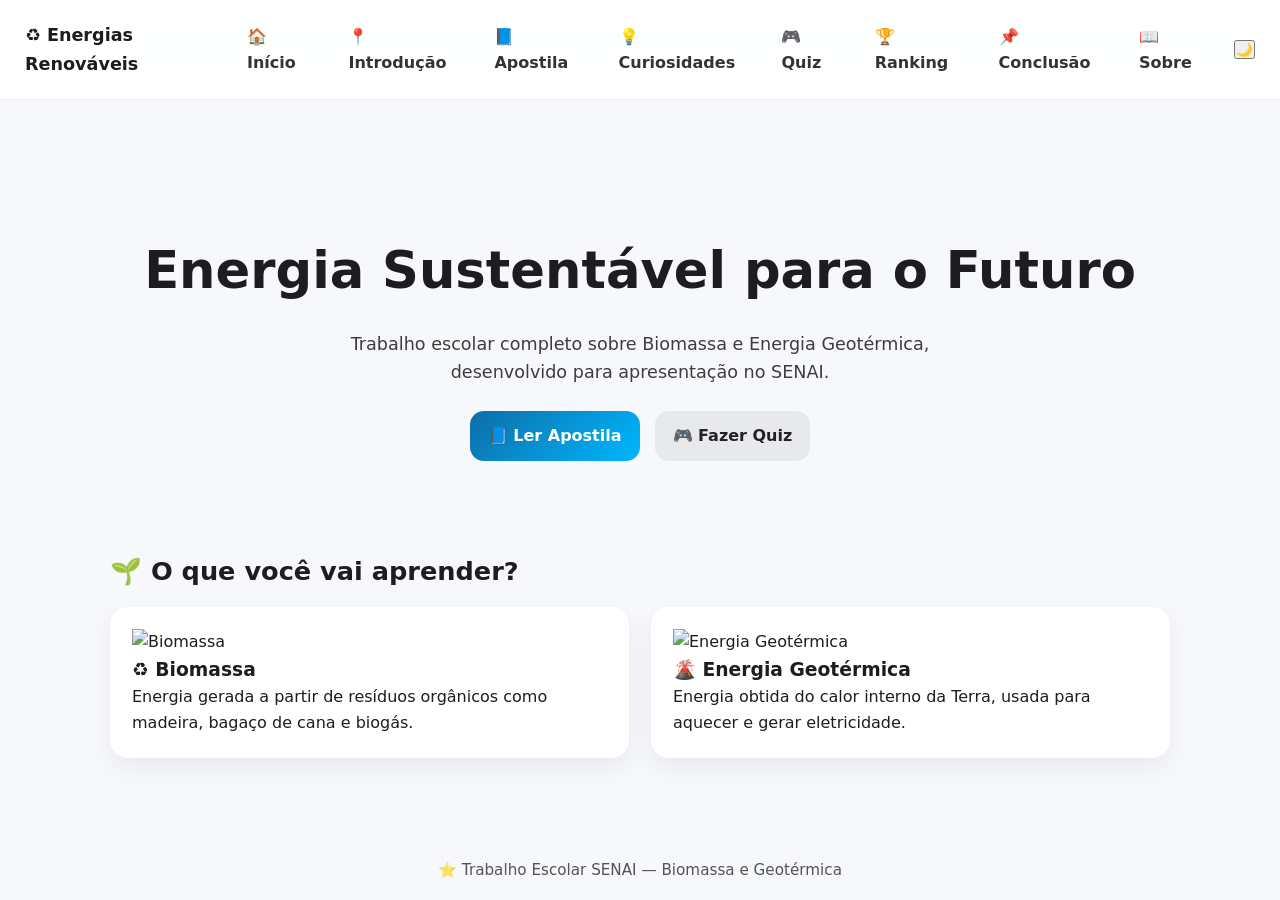
==== index.html @ 8b4dd4bb "Initial commit" ====
<!DOCTYPE html>
<html lang="pt-br">
<head>
  <meta charset="UTF-8">
  <meta name="viewport" content="width=device-width, initial-scale=1.0">

  <title>Energias Renováveis | Biomassa e Geotérmica</title>
  <meta name="description" content="Projeto escolar sobre Biomassa e Energia Geotérmica. Trabalho completo SENAI.">

  <link rel="stylesheet" href="style.css">
</head>

<body class="page">

<header class="topbar">
  <h2>♻️ Energias Renováveis</h2>

  <nav id="menu">
    <a href="index.html">🏠 Início</a>
    <a href="introducao.html">📍 Introdução</a>
    <a href="apostila.html">📘 Apostila</a>
    <a href="curiosidades.html">💡 Curiosidades</a>
    <a href="quiz.html">🎮 Quiz</a>
    <a href="ranking.html">🏆 Ranking</a>
    <a href="conclusao.html">📌 Conclusão</a>
    <a href="sobre.html">📖 Sobre</a>
    <button id="themeBtn">🌙</button>
  </nav>

  <button id="mobileBtn">☰</button>
</header>

<main class="main">

<section class="hero fade-up">
  <h1>Energia Sustentável para o Futuro</h1>
  <p>
    Trabalho escolar completo sobre Biomassa e Energia Geotérmica,
    desenvolvido para apresentação no SENAI.
  </p>

  <div class="heroBtns">
    <a class="btn primary" href="apostila.html">📘 Ler Apostila</a>
    <a class="btn secondary" href="quiz.html">🎮 Fazer Quiz</a>
  </div>
</section>

<section class="content fade-up">
  <h2>🌱 O que você vai aprender?</h2>

  <div class="cards">

    <div class="card">
      <img src="" alt="Biomassa">
      <h3>♻️ Biomassa</h3>
      <p>
        Energia gerada a partir de resíduos orgânicos como madeira,
        bagaço de cana e biogás.
      </p>
    </div>

    <div class="card">
      <img src="" alt="Energia Geotérmica">
      <h3>🌋 Energia Geotérmica</h3>
      <p>
        Energia obtida do calor interno da Terra,
        usada para aquecer e gerar eletricidade.
      </p>
    </div>

  </div>
</section>

</main>

<footer class="footer">
  ⭐ Trabalho Escolar SENAI — Biomassa e Geotérmica
</footer>

<script src="script.js"></script>
</body>
</html>
---- style.css ----
* {
  margin: 0;
  padding: 0;
  box-sizing: border-box;
}

html {
  scroll-behavior: smooth;
}

body {
  font-family: "Inter", system-ui, sans-serif;
  background: #f6f8fc;
  color: #1d1d1f;
  line-height: 1.6;
  transition: background 0.3s, color 0.3s;
}

img {
  max-width: 100%;
  display: block;
}

a {
  text-decoration: none;
}

.page {
  min-height: 100vh;
  display: flex;
  flex-direction: column;
}

.main {
  flex: 1;
  width: 100%;
  max-width: 1100px;
  margin: auto;
  padding: 40px 20px;
}

/* TOPBAR */
.topbar {
  position: sticky;
  top: 0;
  z-index: 99;
  background: rgba(255, 255, 255, 0.9);
  backdrop-filter: blur(12px);

  display: flex;
  justify-content: space-between;
  align-items: center;

  padding: 16px 25px;
  border-bottom: 1px solid rgba(0,0,0,0.06);
}

.topbar h2 {
  font-size: 1.1rem;
  font-weight: 700;
}

/* MENU */
nav {
  display: flex;
  gap: 14px;
  align-items: center;
}

nav a {
  font-weight: 600;
  color: #333;
  padding: 8px 10px;
  border-radius: 10px;
  transition: 0.2s;
}

nav a:hover {
  background: rgba(13,110,168,0.12);
  color: #0d6ea8;
}

/* MOBILE */
#mobileBtn {
  display: none;
  font-size: 1.4rem;
  background: none;
  border: none;
  cursor: pointer;
}

#menu.active {
  display: flex;
  flex-direction: column;
  position: absolute;
  top: 65px;
  right: 15px;
  background: white;
  padding: 15px;
  border-radius: 16px;
  box-shadow: 0 15px 35px rgba(0,0,0,0.15);
}

/* BUTTONS */
.btn {
  padding: 12px 18px;
  border-radius: 14px;
  border: none;
  font-weight: 700;
  cursor: pointer;
  transition: 0.25s;
  display: inline-block;
}

.primary {
  background: linear-gradient(135deg, #0d6ea8, #00b7ff);
  color: white;
}

.primary:hover {
  transform: translateY(-2px);
  opacity: 0.95;
}

.secondary {
  background: rgba(0,0,0,0.06);
  color: #222;
}

.secondary:hover {
  background: rgba(0,0,0,0.12);
}

.danger {
  background: #e74c3c;
  color: white;
}

/* HERO */
.hero {
  text-align: center;
  padding: 90px 20px;
}

.hero h1 {
  font-size: clamp(2rem, 5vw, 3.2rem);
  font-weight: 800;
}

.hero p {
  max-width: 650px;
  margin: 18px auto;
  font-size: 1.1rem;
  opacity: 0.85;
}

.heroBtns {
  margin-top: 25px;
  display: flex;
  justify-content: center;
  gap: 15px;
  flex-wrap: wrap;
}

/* CARDS */
.content h1 {
  font-size: 2rem;
  margin-bottom: 20px;
}

.content h2 {
  font-size: 1.6rem;
  margin-bottom: 15px;
}

.cards {
  display: grid;
  grid-template-columns: repeat(auto-fit, minmax(260px, 1fr));
  gap: 22px;
}

.card {
  background: white;
  border-radius: 18px;
  padding: 22px;
  box-shadow: 0 10px 25px rgba(0,0,0,0.06);
  transition: 0.25s;
}

.card:hover {
  transform: translateY(-4px);
}

.card.big {
  margin-top: 35px;
}

.banner {
  border-radius: 18px;
  margin-bottom: 18px;
}

/* QUIZ */
.quiz {
  text-align: center;
  padding: 30px;
}

.quiz input {
  width: 100%;
  max-width: 340px;
  padding: 14px;
  border-radius: 14px;
  border: 1px solid rgba(0,0,0,0.15);
  margin: 15px auto;
  font-size: 1rem;
}

#answers {
  margin-top: 25px;
  display: grid;
  gap: 12px;
}

.progressBar {
  width: 100%;
  max-width: 420px;
  height: 14px;
  background: rgba(0,0,0,0.1);
  border-radius: 20px;
  margin: 20px auto;
}

#progressFill {
  height: 100%;
  width: 0%;
  border-radius: 20px;
  background: linear-gradient(90deg, #0d6ea8, #00c6ff);
  transition: 0.4s;
}

.correct {
  background: #2ecc71 !important;
  color: white;
}

.wrong {
  background: #e74c3c !important;
  color: white;
}

/* FOOTER */
.footer {
  text-align: center;
  padding: 18px;
  font-size: 0.95rem;
  opacity: 0.75;
}

/* DARK MODE */
body.dark {
  background: #0f1115;
  color: white;
}

body.dark .topbar {
  background: rgba(20,20,20,0.9);
}

body.dark nav a {
  color: white;
}

body.dark .card {
  background: #1b1e24;
}

body.dark .secondary {
  background: rgba(255,255,255,0.12);
  color: white;
}

body.dark input {
  background: #1b1e24;
  color: white;
  border: 1px solid rgba(255,255,255,0.2);
}

/* RESPONSIVE */
@media (max-width: 768px) {
  nav {
    display: none;
  }

  #mobileBtn {
    display: block;
  }

  .hero {
    padding: 60px 15px;
  }
}

/* ====================================== */
/* 📱 RESPONSIVIDADE PREMIUM FINAL */
/* ====================================== */


/* =============================== */
/* TABLET / TELAS MÉDIAS */
/* =============================== */
@media (max-width: 900px) {

  .main {
    padding: 25px 15px;
  }

  .topbar {
    padding: 14px 18px;
  }

  .topbar h2 {
    font-size: 1rem;
  }

  .content h1 {
    font-size: 1.8rem;
    text-align: center;
  }

  .content h2 {
    font-size: 1.4rem;
    text-align: center;
  }

  .card.big {
    padding: 18px;
  }

  .footer {
    font-size: 0.9rem;
  }
}


/* =============================== */
/* 📱 MOBILE PERFEITO */
/* =============================== */
@media (max-width: 768px) {

  /* 🔥 MENU MOBILE ORGANIZADO */
  nav {
    display: none;
  }

  #mobileBtn {
    display: block;
    font-size: 1.8rem;
  }

  #menu.active {
    display: flex;
    flex-direction: column;
    gap: 14px;

    position: absolute;
    top: 70px;
    right: 15px;

    width: 90%;
    max-width: 320px;

    padding: 18px;
    border-radius: 18px;

    background: white;
    box-shadow: 0 20px 40px rgba(0,0,0,0.2);

    animation: slideDown 0.35s ease;
  }

  @keyframes slideDown {
    from {
      opacity: 0;
      transform: translateY(-15px);
    }
    to {
      opacity: 1;
      transform: translateY(0);
    }
  }

  body.dark #menu.active {
    background: #1b1e24;
  }

  /* 🔥 HERO AJUSTADO */
  .hero {
    padding: 55px 15px;
  }

  .hero h1 {
    font-size: 2rem;
  }

  .hero p {
    font-size: 1rem;
    padding: 0 8px;
  }

  /* ✅ BOTÕES EMPILHADOS */
  .heroBtns {
    flex-direction: column;
    align-items: center;
    gap: 12px;
  }

  .btn {
    width: 100%;
    max-width: 320px;
    text-align: center;
  }

  /* ✅ CARDS EM COLUNA AUTOMÁTICA */
  .cards {
    grid-template-columns: 1fr;
    gap: 18px;
  }

  .card {
    padding: 18px;
  }

  /* 📘 APOSTILA MAIS CONFORTÁVEL */
  article.card.big p,
  article.card.big li {
    font-size: 1rem;
    line-height: 1.6;
  }

  /* ✅ IMAGENS RESPONSIVAS */
  .banner {
    max-height: 200px;
    object-fit: cover;
  }

  /* 🎮 QUIZ MOBILE CONFORTÁVEL */
  .quiz {
    padding: 20px 10px;
  }

  .quiz h1 {
    font-size: 1.6rem;
  }

  .quiz input {
    width: 95%;
    font-size: 1rem;
  }

  #answers {
    gap: 12px;
  }

  #answers button {
    font-size: 1rem;
    padding: 14px;
    border-radius: 14px;
  }

  /* PROGRESS BAR MENOR */
  .progressBar {
    width: 95%;
    height: 12px;
  }

  /* FOOTER AJUSTADO */
  .footer {
    padding: 15px;
    font-size: 0.85rem;
    text-align: center;
  }
}


/* =============================== */
/* 📱 CELULARES PEQUENOS */
/* =============================== */
@media (max-width: 480px) {

  /* TOPBAR ADAPTADO */
  .topbar {
    flex-direction: column;
    gap: 10px;
    text-align: center;
  }

  .topbar a {
    width: 100%;
    max-width: 250px;
  }

  /* HERO MENOR */
  .hero h1 {
    font-size: 1.75rem;
  }

  .hero p {
    font-size: 0.95rem;
  }

  /* CARDS MAIS LEVES */
  .card {
    padding: 15px;
  }

  /* QUIZ INPUT */
  .quiz input {
    padding: 12px;
    font-size: 0.95rem;
  }

  /* FOOTER MENOR */
  .footer {
    font-size: 0.8rem;
  }
}
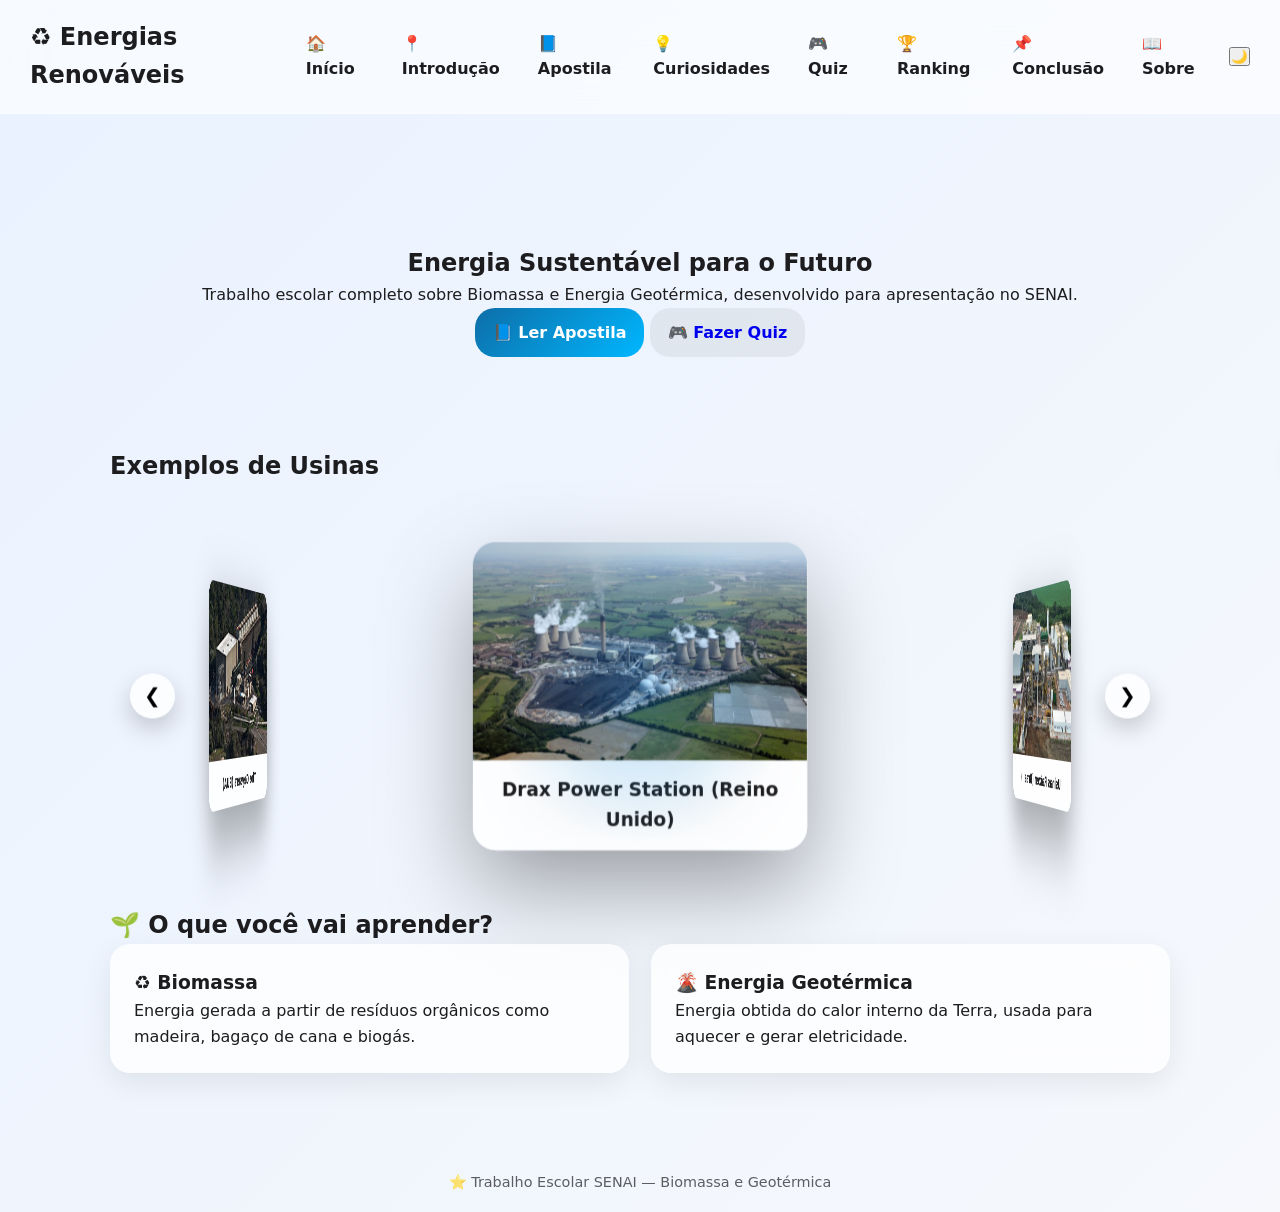
==== commit 2780dd79: "......" ====
--- a/index.html
+++ b/index.html
@@ -27,10 +27,16 @@
     <button id="themeBtn">🌙</button>
   </nav>
 
-  <button id="mobileBtn">☰</button>
+<button id="mobileBtn" class="hamburger">
+  <span></span>
+  <span></span>
+  <span></span>
+</button>
 </header>
 
 <main class="main">
+
+  
 
 <section class="hero fade-up">
   <h1>Energia Sustentável para o Futuro</h1>
@@ -45,13 +51,66 @@
   </div>
 </section>
 
+<section class="plants-section">
+  <h2>Exemplos de Usinas</h2>
+
+  <div class="carousel">
+
+  <button class="carousel-btn prev" onclick="prevSlide()">❮</button>
+
+  <div class="carousel-track" id="carouselTrack">
+
+    <!-- BIOMASSA -->
+
+    <div class="plant-card" onclick="showInfo(0)">
+      <img src="img/drax.jpg" alt="Drax Power Station">
+      <h3>Drax Power Station (Reino Unido)</h3>
+    </div>
+
+    <div class="plant-card" onclick="showInfo(1)">
+      <img src="img/raizen.jpg" alt="Usinas Raízen">
+      <h3>Usinas Raízen (Brasil)</h3>
+    </div>
+
+    <!-- GEOTÉRMICA -->
+
+    <div class="plant-card" onclick="showInfo(2)">
+      <img src="img/hellisheidi.jpg" alt="Hellisheiði">
+      <h3>Hellisheiði (Islândia)</h3>
+    </div>
+
+    <div class="plant-card" onclick="showInfo(3)">
+      <img src="img/the-geysers.jpg" alt="The Geysers">
+      <h3>The Geysers (EUA)</h3>
+    </div>
+
+  </div>
+
+  <button class="carousel-btn next" onclick="nextSlide()">❯</button>
+
+</div>
+
+    <button class="carousel-btn next" onclick="nextSlide()">❯</button>
+
+  </div>
+
+  <!-- Modal de informação -->
+  <div class="modal" id="plantModal">
+    <div class="modal-content">
+      <span class="close" onclick="closeModal()">×</span>
+      <h3 id="modalTitle"></h3>
+      <p id="modalText"></p>
+    </div>
+  </div>
+
+</section>
+
 <section class="content fade-up">
   <h2>🌱 O que você vai aprender?</h2>
 
   <div class="cards">
 
     <div class="card">
-      <img src="" alt="Biomassa">
       <h3>♻️ Biomassa</h3>
       <p>
         Energia gerada a partir de resíduos orgânicos como madeira,
@@ -60,7 +119,6 @@
     </div>
 
     <div class="card">
-      <img src="" alt="Energia Geotérmica">
       <h3>🌋 Energia Geotérmica</h3>
       <p>
         Energia obtida do calor interno da Terra,
@@ -80,3 +138,4 @@
 <script src="script.js"></script>
 </body>
 </html>
+
--- a/style.css
+++ b/style.css
@@ -4,16 +4,22 @@
   box-sizing: border-box;
 }
 
-html {
-  scroll-behavior: smooth;
+html, body {
+  overflow-x: hidden; /* 🔥 remove scroll lateral */
 }
 
 body {
   font-family: "Inter", system-ui, sans-serif;
-  background: #f6f8fc;
+  min-height: 100vh;
+  background: linear-gradient(135deg, #e9f2ff, #f6f8fc);
   color: #1d1d1f;
   line-height: 1.6;
-  transition: background 0.3s, color 0.3s;
+  transition: 0.4s;
+}
+
+body.dark {
+  background: linear-gradient(135deg, #0f1115, #141824);
+  color: #f5f5f5;
 }
 
 img {
@@ -29,6 +35,12 @@
   min-height: 100vh;
   display: flex;
   flex-direction: column;
+  animation: fadePage 0.6s ease;
+}
+
+@keyframes fadePage {
+  from { opacity: 0; transform: translateY(10px); }
+  to { opacity: 1; transform: translateY(0); }
 }
 
 .main {
@@ -36,31 +48,37 @@
   width: 100%;
   max-width: 1100px;
   margin: auto;
-  padding: 40px 20px;
-}
-
-/* TOPBAR */
+  padding: 40px 20px 80px;
+}
+
+/* ================= TOPBAR GLASS ================= */
+
 .topbar {
   position: sticky;
   top: 0;
-  z-index: 99;
-  background: rgba(255, 255, 255, 0.9);
-  backdrop-filter: blur(12px);
+  z-index: 999;
+
+  background: rgba(255, 255, 255, 0.6);
+  backdrop-filter: blur(18px);
+  -webkit-backdrop-filter: blur(18px);
+
+  border-bottom: 1px solid rgba(255,255,255,0.3);
 
   display: flex;
   justify-content: space-between;
   align-items: center;
 
-  padding: 16px 25px;
-  border-bottom: 1px solid rgba(0,0,0,0.06);
-}
-
-.topbar h2 {
-  font-size: 1.1rem;
-  font-weight: 700;
-}
-
-/* MENU */
+  padding: 18px 30px;
+  transition: 0.4s;
+}
+
+body.dark .topbar {
+  background: rgba(15, 17, 21, 0.6);
+  border-bottom: 1px solid rgba(255,255,255,0.08);
+}
+
+/* ================= NAV ================= */
+
 nav {
   display: flex;
   gap: 14px;
@@ -69,46 +87,87 @@
 
 nav a {
   font-weight: 600;
-  color: #333;
-  padding: 8px 10px;
+  color: inherit;
+  padding: 8px 12px;
+  border-radius: 12px;
+  transition: 0.3s;
+}
+
+nav a:hover {
+  background: rgba(13,110,168,0.15);
+}
+
+/* ================= HAMBURGER ================= */
+
+.hamburger {
+  width: 30px;
+  height: 22px;
+  position: relative;
+  border: none;
+  background: none;
+  cursor: pointer;
+  display: none;
+}
+
+.hamburger span {
+  position: absolute;
+  height: 3px;
+  width: 100%;
+  background: #111;
   border-radius: 10px;
-  transition: 0.2s;
-}
-
-nav a:hover {
-  background: rgba(13,110,168,0.12);
-  color: #0d6ea8;
-}
-
-/* MOBILE */
-#mobileBtn {
-  display: none;
-  font-size: 1.4rem;
-  background: none;
-  border: none;
-  cursor: pointer;
+  transition: 0.4s;
+}
+
+.hamburger span:nth-child(1){ top: 0; }
+.hamburger span:nth-child(2){ top: 9px; }
+.hamburger span:nth-child(3){ top: 18px; }
+
+.hamburger.active span:nth-child(1){
+  transform: rotate(45deg);
+  top: 9px;
+}
+
+.hamburger.active span:nth-child(2){
+  opacity: 0;
+}
+
+.hamburger.active span:nth-child(3){
+  transform: rotate(-45deg);
+  top: 9px;
+}
+
+body.dark .hamburger span {
+  background: white;
 }
 
 #menu.active {
   display: flex;
   flex-direction: column;
   position: absolute;
-  top: 65px;
-  right: 15px;
-  background: white;
-  padding: 15px;
-  border-radius: 16px;
-  box-shadow: 0 15px 35px rgba(0,0,0,0.15);
-}
-
-/* BUTTONS */
+  top: 70px;
+  right: 20px;
+  width: 90%;
+  max-width: 300px;
+  padding: 20px;
+  border-radius: 20px;
+  background: rgba(255,255,255,0.9);
+  backdrop-filter: blur(20px);
+  box-shadow: 0 20px 40px rgba(0,0,0,0.2);
+}
+
+body.dark #menu.active {
+  background: rgba(27,30,36,0.95);
+}
+
+/* ================= BUTTONS ================= */
+
 .btn {
   padding: 12px 18px;
-  border-radius: 14px;
+  border-radius: 20px;
   border: none;
   font-weight: 700;
   cursor: pointer;
-  transition: 0.25s;
+  transition: 0.3s;
   display: inline-block;
 }
 
@@ -117,60 +176,47 @@
   color: white;
 }
 
+body.dark .primary {
+  background: linear-gradient(135deg, #1e88e5, #42a5f5);
+}
+
 .primary:hover {
-  transform: translateY(-2px);
-  opacity: 0.95;
+  transform: translateY(-3px);
 }
 
 .secondary {
   background: rgba(0,0,0,0.06);
-  color: #222;
-}
-
-.secondary:hover {
-  background: rgba(0,0,0,0.12);
-}
-
-.danger {
-  background: #e74c3c;
-  color: white;
-}
-
-/* HERO */
+}
+
+body.dark .secondary {
+  background: rgba(255,255,255,0.12);
+}
+
+/* ================= HERO ================= */
+
 .hero {
   text-align: center;
   padding: 90px 20px;
 }
 
-.hero h1 {
-  font-size: clamp(2rem, 5vw, 3.2rem);
-  font-weight: 800;
-}
-
-.hero p {
-  max-width: 650px;
-  margin: 18px auto;
-  font-size: 1.1rem;
-  opacity: 0.85;
-}
-
-.heroBtns {
-  margin-top: 25px;
-  display: flex;
-  justify-content: center;
-  gap: 15px;
-  flex-wrap: wrap;
-}
-
-/* CARDS */
-.content h1 {
-  font-size: 2rem;
-  margin-bottom: 20px;
-}
-
-.content h2 {
-  font-size: 1.6rem;
-  margin-bottom: 15px;
+/* ================= CARDS PREMIUM ================= */
+
+.card {
+  background: rgba(255,255,255,0.75);
+  backdrop-filter: blur(12px);
+  border-radius: 20px;
+  padding: 24px;
+  box-shadow: 0 10px 30px rgba(0,0,0,0.08);
+  transition: 0.4s ease;
+}
+
+.card:hover {
+  transform: translateY(-8px) scale(1.02);
+  box-shadow: 0 25px 60px rgba(0,0,0,0.15);
+}
+
+body.dark .card {
+  background: rgba(27,30,36,0.8);
 }
 
 .cards {
@@ -179,41 +225,11 @@
   gap: 22px;
 }
 
-.card {
-  background: white;
-  border-radius: 18px;
-  padding: 22px;
-  box-shadow: 0 10px 25px rgba(0,0,0,0.06);
-  transition: 0.25s;
-}
-
-.card:hover {
-  transform: translateY(-4px);
-}
-
-.card.big {
-  margin-top: 35px;
-}
-
-.banner {
-  border-radius: 18px;
-  margin-bottom: 18px;
-}
-
-/* QUIZ */
+/* ================= QUIZ ================= */
+
 .quiz {
   text-align: center;
   padding: 30px;
-}
-
-.quiz input {
-  width: 100%;
-  max-width: 340px;
-  padding: 14px;
-  border-radius: 14px;
-  border: 1px solid rgba(0,0,0,0.15);
-  margin: 15px auto;
-  font-size: 1rem;
 }
 
 #answers {
@@ -239,289 +255,279 @@
   transition: 0.4s;
 }
 
-.correct {
-  background: #2ecc71 !important;
-  color: white;
-}
-
-.wrong {
-  background: #e74c3c !important;
-  color: white;
-}
-
-/* FOOTER */
+.correct { background: #2ecc71 !important; color: white; }
+.wrong { background: #e74c3c !important; color: white; }
+
+/* ================= RANKING ANIMATION ================= */
+
+@keyframes fadeUp {
+  from { opacity: 0; transform: translateY(10px); }
+  to { opacity: 1; transform: translateY(0); }
+}
+
+/* ================= FOOTER ================= */
+
 .footer {
   text-align: center;
   padding: 18px;
-  font-size: 0.95rem;
-  opacity: 0.75;
-}
-
-/* DARK MODE */
-body.dark {
-  background: #0f1115;
+  font-size: 0.9rem;
+  opacity: 0.7;
+}
+
+/* ================= RESPONSIVE ================= */
+
+@media (max-width: 768px) {
+
+  nav { display: none; }
+  .hamburger { display: block; }
+
+  .cards { grid-template-columns: 1fr; }
+
+  .hero { padding: 60px 15px; }
+
+}
+
+/* ================= EFEITO RESPOSTA CORRETA / ERRADA ================= */
+
+.btn.correct {
+  background: #16a34a !important;
   color: white;
-}
-
-body.dark .topbar {
-  background: rgba(20,20,20,0.9);
-}
-
-body.dark nav a {
+  transform: scale(1.05);
+  box-shadow: 0 0 15px rgba(22, 163, 74, 0.6);
+}
+
+.btn.wrong {
+  background: #dc2626 !important;
   color: white;
-}
-
-body.dark .card {
-  background: #1b1e24;
-}
-
-body.dark .secondary {
-  background: rgba(255,255,255,0.12);
+  transform: scale(1.05);
+  box-shadow: 0 0 15px rgba(220, 38, 38, 0.6);
+}
+
+.btn.disabled {
+  pointer-events: none;
+  opacity: 0.7;
+}
+
+/* ================= TELA FINAL ================= */
+
+.result-card {
+  background: var(--card-bg, #ffffff);
+  padding: 40px;
+  border-radius: 16px;
+  text-align: center;
+  max-width: 600px;
+  margin: auto;
+  box-shadow: 0 10px 40px rgba(0,0,0,0.1);
+  animation: fadeUp 0.6s ease forwards;
+}
+
+.result-card h2 {
+  font-size: 28px;
+  margin-bottom: 10px;
+}
+
+.result-card h3 {
+  margin-bottom: 15px;
+  color: #16a34a;
+}
+
+.result-score {
+  font-size: 24px;
+  font-weight: bold;
+  margin: 15px 0;
+}
+
+.result-bar {
+  background: #e5e7eb;
+  border-radius: 10px;
+  height: 18px;
+  overflow: hidden;
+  margin: 15px 0;
+}
+
+.result-fill {
+  height: 100%;
+  background: linear-gradient(90deg, #16a34a, #22c55e);
+  transition: width 0.6s ease;
+}
+
+.result-buttons {
+  margin-top: 20px;
+  display: flex;
+  gap: 15px;
+  justify-content: center;
+  flex-wrap: wrap;
+}
+
+/* ================= FUNDO COM PARTÍCULAS ================= */
+
+#particles {
+  position: fixed;
+  inset: 0;
+  z-index: -1;
+  background: radial-gradient(circle at center, rgba(0,150,255,0.08), transparent 70%);
+  overflow: hidden;
+}
+
+.particle {
+  position: absolute;
+  width: 4px;
+  height: 4px;
+  background: rgba(0,150,255,0.4);
+  border-radius: 50%;
+  animation: floatParticle linear infinite;
+}
+
+@keyframes floatParticle {
+  from { transform: translateY(100vh); }
+  to { transform: translateY(-10vh); }
+}
+
+/* ================= CARROSSEL 3D CIRCULAR ================= */
+
+.carousel {
+  perspective: 1800px;
+  max-width: 900px; /* menor */
+  height: 300px;
+  margin: 60px auto;
+  position: relative;
+}
+
+.carousel-track {
+  position: relative;
+  width: 100%;
+  height: 100%;
+  transform-style: preserve-3d;
+  transition: transform 1.2s cubic-bezier(0.22, 1, 0.36, 1);
+}
+
+.plant-card {
+  position: absolute;
+  width: 260px; /* menor */
+  top: 50%;
+  left: 50%;
+  border-radius: 18px;
+  overflow: hidden;
+  cursor: pointer;
+
+  background: rgba(255,255,255,0.85);
+  backdrop-filter: blur(12px);
+
+  box-shadow: 0 30px 70px rgba(0,0,0,0.35);
+  transition: 1.2s ease;
+}
+
+body.dark .plant-card {
+  background: rgba(27,30,36,0.85);
+}
+
+.plant-card img {
+  width: 100%;
+  height: 170px;
+  object-fit: cover;
+}
+
+.plant-card h3 {
+  padding: 12px;
+  text-align: center;
+  font-size: 0.9rem;
+}
+
+/* ================= LUZ DINÂMICA ================= */
+
+.carousel::after {
+  content: "";
+  position: absolute;
+  width: 300px;
+  height: 300px;
+  background: radial-gradient(circle, rgba(0,150,255,0.25), transparent 70%);
+  top: 50%;
+  left: 50%;
+  transform: translate(-50%, -50%);
+  pointer-events: none;
+  transition: 1s ease;
+}
+
+/* ================= SETAS PREMIUM ================= */
+
+.carousel-btn {
+  position: absolute;
+  top: 50%;
+  transform: translateY(-50%);
+  width: 45px;
+  height: 45px;
+  border-radius: 50%;
+  border: none;
+  cursor: pointer;
+  font-size: 20px;
+
+  background: rgba(255,255,255,0.8);
+  backdrop-filter: blur(10px);
+  box-shadow: 0 10px 25px rgba(0,0,0,0.2);
+
+  transition: 0.3s ease;
+}
+
+.carousel-btn:hover {
+  transform: translateY(-50%) scale(1.15);
+  background: #0d6ea8;
   color: white;
 }
 
-body.dark input {
-  background: #1b1e24;
+.prev { left: -60px; }
+.next { right: -60px; }
+
+body.dark .carousel-btn {
+  background: rgba(30,30,30,0.8);
   color: white;
-  border: 1px solid rgba(255,255,255,0.2);
-}
-
-/* RESPONSIVE */
-@media (max-width: 768px) {
-  nav {
-    display: none;
-  }
-
-  #mobileBtn {
-    display: block;
-  }
-
-  .hero {
-    padding: 60px 15px;
-  }
-}
-
-/* ====================================== */
-/* 📱 RESPONSIVIDADE PREMIUM FINAL */
-/* ====================================== */
-
-
-/* =============================== */
-/* TABLET / TELAS MÉDIAS */
-/* =============================== */
-@media (max-width: 900px) {
-
-  .main {
-    padding: 25px 15px;
-  }
-
-  .topbar {
-    padding: 14px 18px;
-  }
-
-  .topbar h2 {
-    font-size: 1rem;
-  }
-
-  .content h1 {
-    font-size: 1.8rem;
-    text-align: center;
-  }
-
-  .content h2 {
-    font-size: 1.4rem;
-    text-align: center;
-  }
-
-  .card.big {
-    padding: 18px;
-  }
-
-  .footer {
-    font-size: 0.9rem;
-  }
-}
-
-
-/* =============================== */
-/* 📱 MOBILE PERFEITO */
-/* =============================== */
-@media (max-width: 768px) {
-
-  /* 🔥 MENU MOBILE ORGANIZADO */
-  nav {
-    display: none;
-  }
-
-  #mobileBtn {
-    display: block;
-    font-size: 1.8rem;
-  }
-
-  #menu.active {
-    display: flex;
-    flex-direction: column;
-    gap: 14px;
-
-    position: absolute;
-    top: 70px;
-    right: 15px;
-
-    width: 90%;
-    max-width: 320px;
-
-    padding: 18px;
-    border-radius: 18px;
-
-    background: white;
-    box-shadow: 0 20px 40px rgba(0,0,0,0.2);
-
-    animation: slideDown 0.35s ease;
-  }
-
-  @keyframes slideDown {
-    from {
-      opacity: 0;
-      transform: translateY(-15px);
-    }
-    to {
-      opacity: 1;
-      transform: translateY(0);
-    }
-  }
-
-  body.dark #menu.active {
-    background: #1b1e24;
-  }
-
-  /* 🔥 HERO AJUSTADO */
-  .hero {
-    padding: 55px 15px;
-  }
-
-  .hero h1 {
-    font-size: 2rem;
-  }
-
-  .hero p {
-    font-size: 1rem;
-    padding: 0 8px;
-  }
-
-  /* ✅ BOTÕES EMPILHADOS */
-  .heroBtns {
-    flex-direction: column;
-    align-items: center;
-    gap: 12px;
-  }
-
-  .btn {
-    width: 100%;
-    max-width: 320px;
-    text-align: center;
-  }
-
-  /* ✅ CARDS EM COLUNA AUTOMÁTICA */
-  .cards {
-    grid-template-columns: 1fr;
-    gap: 18px;
-  }
-
-  .card {
-    padding: 18px;
-  }
-
-  /* 📘 APOSTILA MAIS CONFORTÁVEL */
-  article.card.big p,
-  article.card.big li {
-    font-size: 1rem;
-    line-height: 1.6;
-  }
-
-  /* ✅ IMAGENS RESPONSIVAS */
-  .banner {
-    max-height: 200px;
-    object-fit: cover;
-  }
-
-  /* 🎮 QUIZ MOBILE CONFORTÁVEL */
-  .quiz {
-    padding: 20px 10px;
-  }
-
-  .quiz h1 {
-    font-size: 1.6rem;
-  }
-
-  .quiz input {
-    width: 95%;
-    font-size: 1rem;
-  }
-
-  #answers {
-    gap: 12px;
-  }
-
-  #answers button {
-    font-size: 1rem;
-    padding: 14px;
-    border-radius: 14px;
-  }
-
-  /* PROGRESS BAR MENOR */
-  .progressBar {
-    width: 95%;
-    height: 12px;
-  }
-
-  /* FOOTER AJUSTADO */
-  .footer {
-    padding: 15px;
-    font-size: 0.85rem;
-    text-align: center;
-  }
-}
-
-
-/* =============================== */
-/* 📱 CELULARES PEQUENOS */
-/* =============================== */
-@media (max-width: 480px) {
-
-  /* TOPBAR ADAPTADO */
-  .topbar {
-    flex-direction: column;
-    gap: 10px;
-    text-align: center;
-  }
-
-  .topbar a {
-    width: 100%;
-    max-width: 250px;
-  }
-
-  /* HERO MENOR */
-  .hero h1 {
-    font-size: 1.75rem;
-  }
-
-  .hero p {
-    font-size: 0.95rem;
-  }
-
-  /* CARDS MAIS LEVES */
-  .card {
-    padding: 15px;
-  }
-
-  /* QUIZ INPUT */
-  .quiz input {
-    padding: 12px;
-    font-size: 0.95rem;
-  }
-
-  /* FOOTER MENOR */
-  .footer {
-    font-size: 0.8rem;
-  }
-}
+}
+
+/* ================= MODAL ================= */
+
+.modal {
+  display: none;
+  position: fixed;
+  inset: 0;
+  background: rgba(0, 0, 0, 0.6);
+  justify-content: center;
+  align-items: center;
+  z-index: 999;
+}
+
+.modal-content {
+  position: relative; /* 🔥 ISSO RESOLVE */
+  background: #ffffff;
+  color: #222;
+  padding: 30px;
+  border-radius: 12px;
+  width: 90%;
+  max-width: 500px;
+  text-align: center;
+  box-shadow: 0 20px 40px rgba(0,0,0,0.2);
+  animation: fadeIn 0.3s ease;
+}
+
+.modal-content h3 {
+  margin-bottom: 15px;
+}
+
+.close {
+  position: absolute;
+  right: 20px;
+  top: 15px;
+  font-size: 22px;
+  cursor: pointer;
+}
+
+body.dark .modal-content {
+  background: #1e1e1e;
+  color: #ffffff;
+}
+
+body.dark .modal-content h3 {
+  color: #00e0ff;
+}
+
+body.dark .close {
+  color: #ffffff;
+}
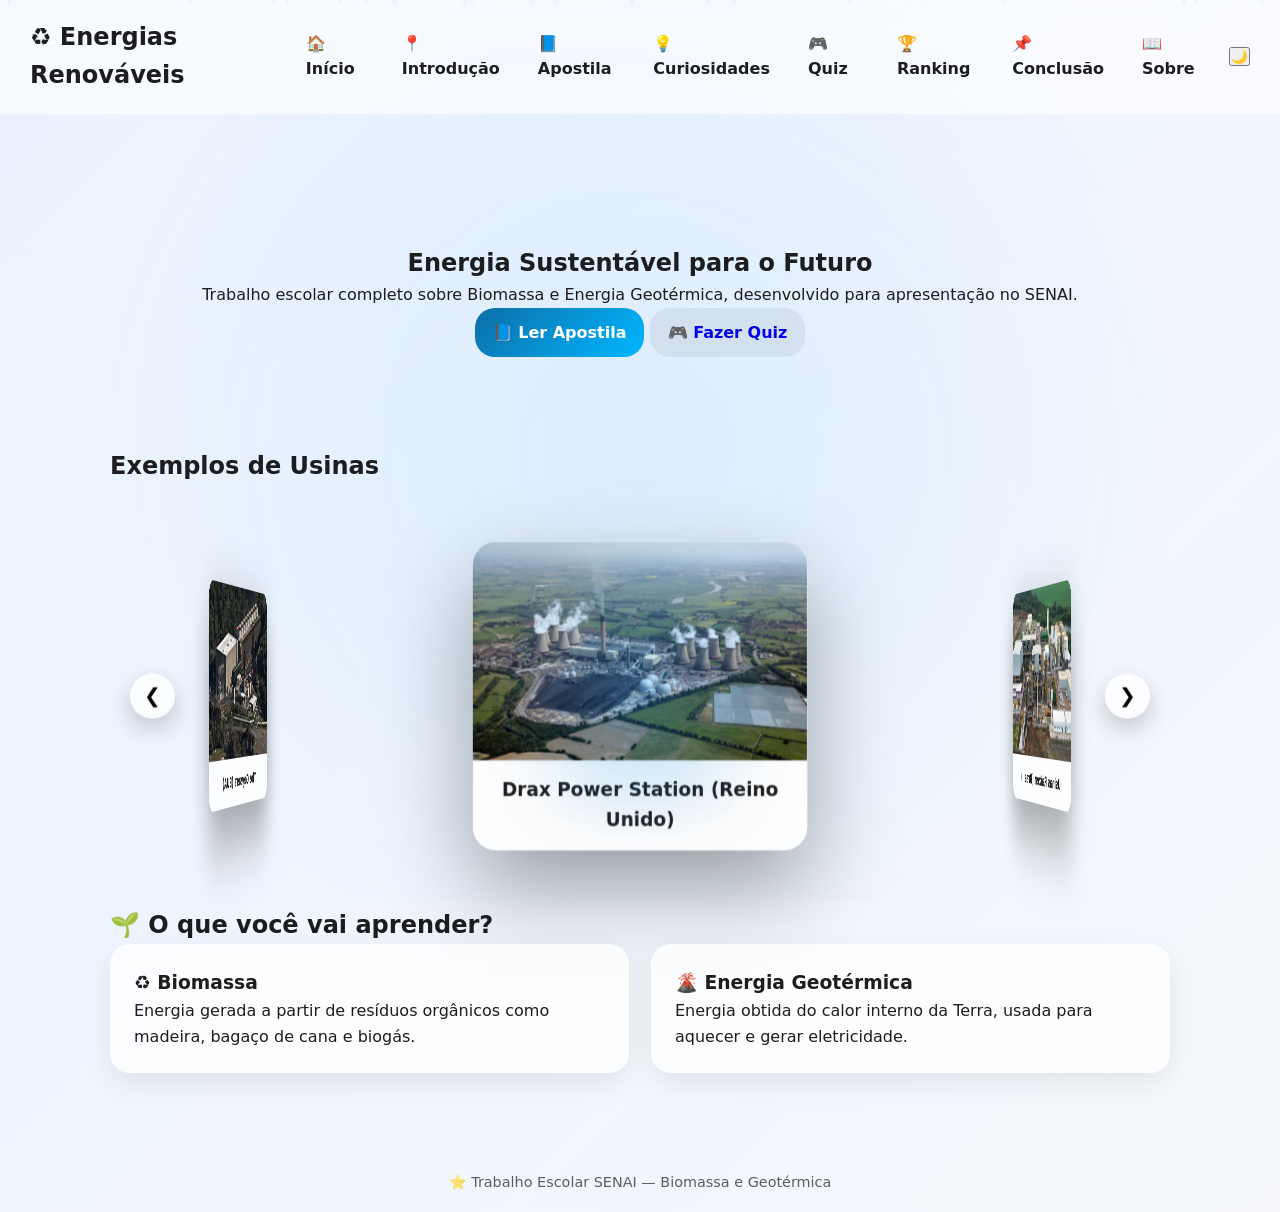
==== commit 3db16a09: ".," ====
--- a/index.html
+++ b/index.html
@@ -11,6 +11,8 @@
 </head>
 
 <body class="page">
+    <div id="particles"></div>
+  
 
 <header class="topbar">
   <h2>♻️ Energias Renováveis</h2>
@@ -90,10 +92,6 @@
 
 </div>
 
-    <button class="carousel-btn next" onclick="nextSlide()">❯</button>
-
-  </div>
-
   <!-- Modal de informação -->
   <div class="modal" id="plantModal">
     <div class="modal-content">
--- a/style.css
+++ b/style.css
@@ -278,13 +278,87 @@
 
 @media (max-width: 768px) {
 
-  nav { display: none; }
-  .hamburger { display: block; }
-
-  .cards { grid-template-columns: 1fr; }
-
-  .hero { padding: 60px 15px; }
-
+  .carousel {
+    height: 260px;
+    perspective: none; /* remove 3D pesado */
+  }
+
+  .carousel-track {
+    transform-style: flat;
+    display: flex;
+    gap: 20px;
+    overflow-x: auto;
+    scroll-snap-type: x mandatory;
+    padding: 20px;
+  }
+
+  .plant-card {
+    position: relative;
+    flex: 0 0 220px;
+    top: auto;
+    left: auto;
+    transform: none !important;
+    scroll-snap-align: center;
+  }
+
+  .carousel::after {
+    display: none; /* remove luz dinâmica no mobile */
+  }
+
+  .prev, .next {
+    display: none; /* remove setas no celular */
+  }
+
+  nav {
+    display: none;
+  }
+
+  nav.active {
+    display: flex;
+  }
+
+  .hamburger {
+    display: block;
+  }
+
+}
+
+@media (max-width: 900px) {
+
+  .carousel {
+    perspective: none;
+    height: auto;
+  }
+
+  .carousel-track {
+    position: relative;
+    transform: none !important;
+    display: flex;
+    overflow-x: auto;
+    gap: 16px;
+    padding: 20px;
+  }
+
+  .plant-card {
+    position: relative;
+    top: auto;
+    left: auto;
+    transform: none !important;
+    flex: 0 0 260px;
+  }
+
+  .carousel::after {
+    display: none;
+  }
+
+  .carousel-btn {
+    display: none;
+  }
+
+}
+
+.hamburger {
+  z-index: 1001;
 }
 
 /* ================= EFEITO RESPOSTA CORRETA / ERRADA ================= */
@@ -530,4 +604,5 @@
 
 body.dark .close {
   color: #ffffff;
-}+}
+
